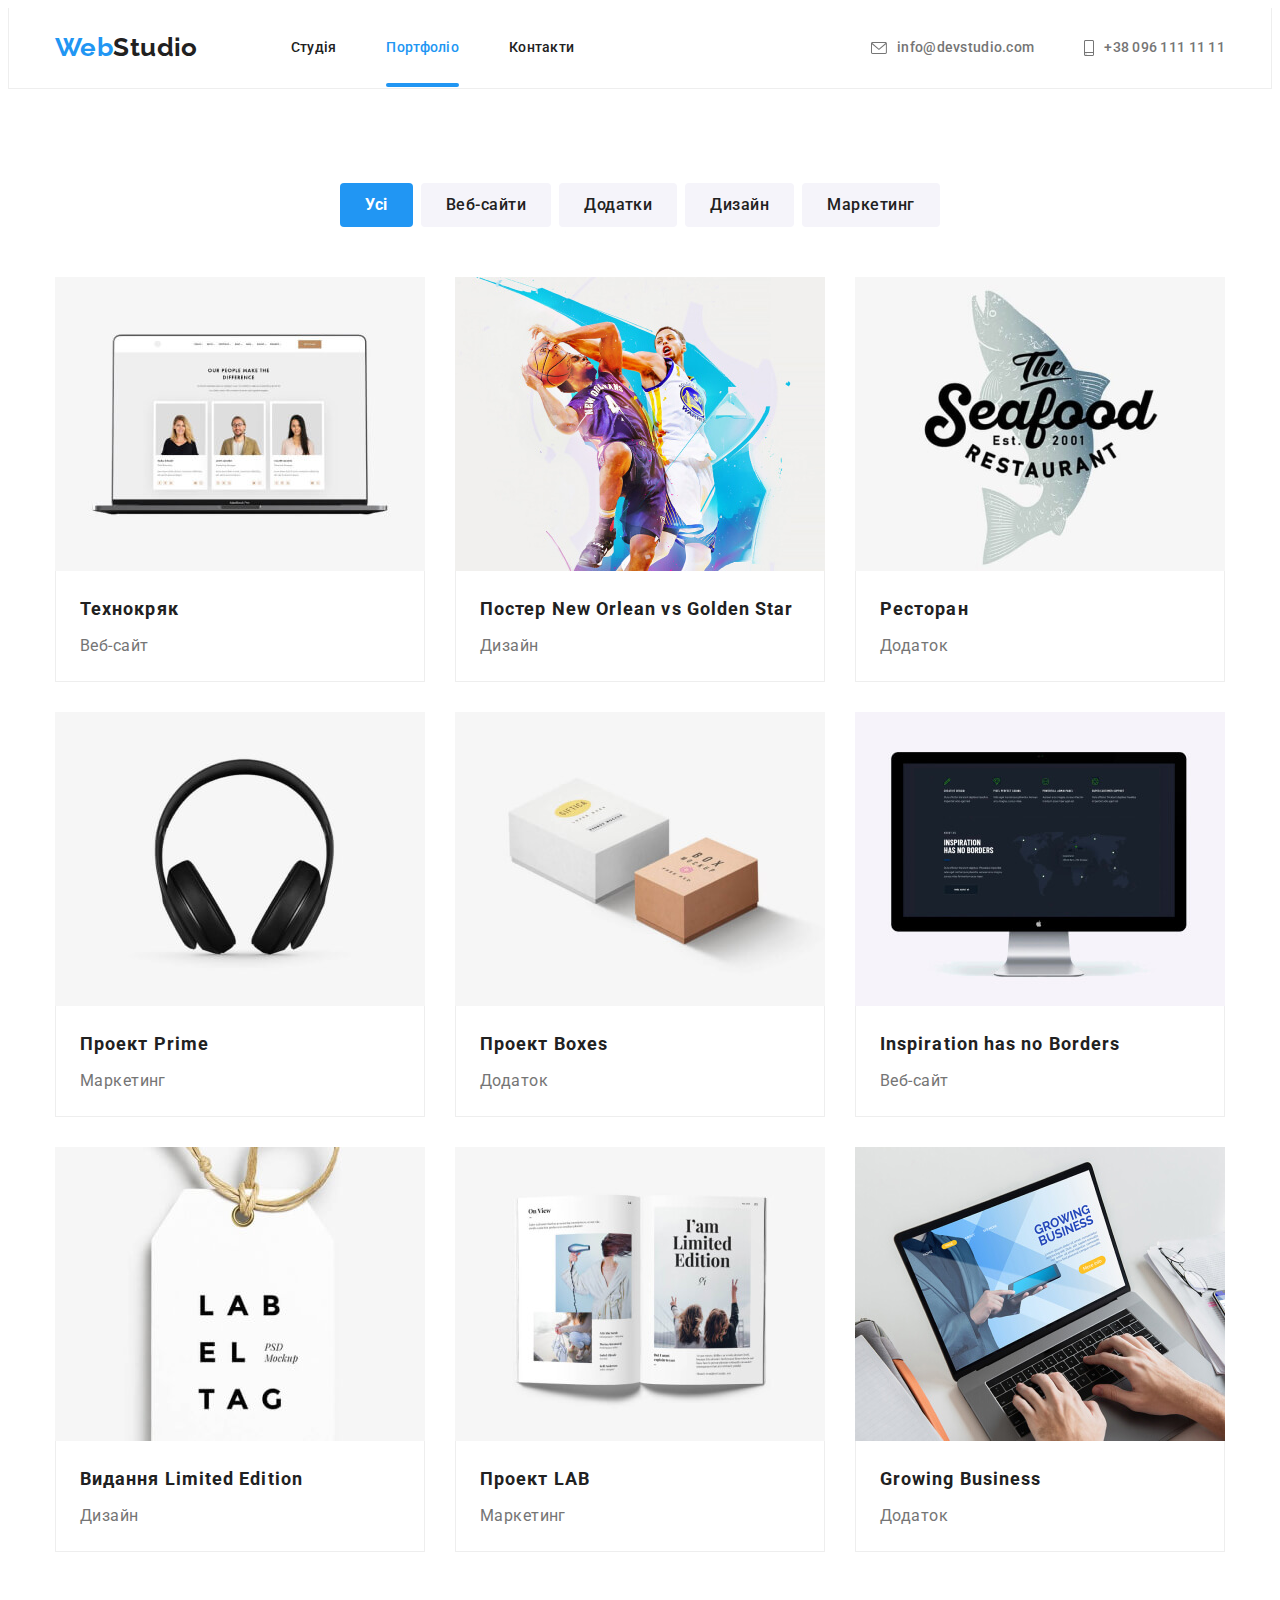
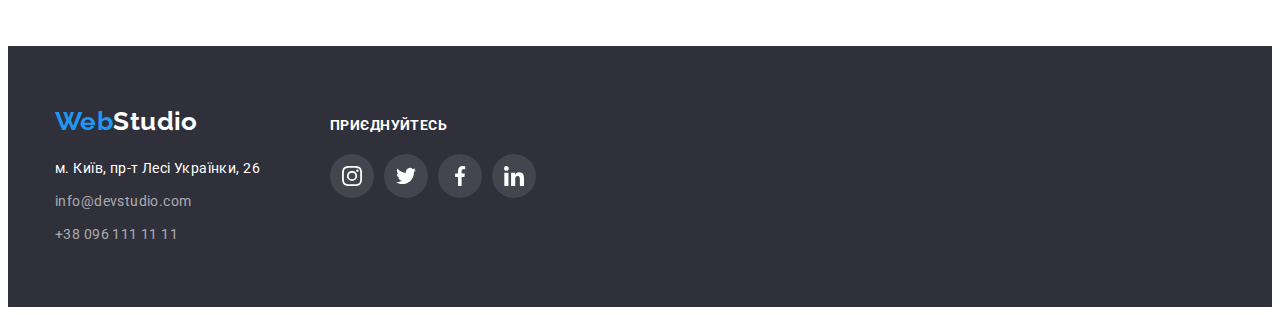
==== portfolio.html @ e3853c9b "add new file" ====
<!DOCTYPE html>
<html lang="uk">
  <head>
    <meta charset="UTF-8" />
    <meta http-equiv="X-UA-Compatible" content="IE=edge" />
    <meta name="viewport" content="width=device-width, initial-scale=1.0" />
    <title>Портфоліо</title>

    <!-- front famaly -->
    <link
      href="https://fonts.googleapis.com/css2?family=Raleway:wght@700&family=Roboto:wght@400;500;700;900&display=swap"
      rel="stylesheet"
    />

    <!-- normalize -->
    <link
      rel="stylesheet"
      href="https://cdnjs.cloudflare.com/ajax/libs/modern-normalize/1.1.0/modern-normalize.min.css"
      integrity="sha512-wpPYUAdjBVSE4KJnH1VR1HeZfpl1ub8YT/NKx4PuQ5NmX2tKuGu6U/JRp5y+Y8XG2tV+wKQpNHVUX03MfMFn9Q=="
      crossorigin="anonymous"
      referrerpolicy="no-referrer"
    />

    <!-- style -->
    <link rel="stylesheet" href="./css/style.css" />
  </head>

  <body>
    <!--Header-->
    <header class="header">
      <div class="container contact-container header-portfolio-container">
        <nav class="menu-nav">
          <a class="header-logo-text link" href="./index.html" lang="en"><span>Web</span>Studio</a>
          <ul class="header-list list">
            <li class="header-item">
              <a class="header-link link" href="./index.html">Студія</a>
            </li>
            <li class="header-item">
              <a class="header-link current link" href="./portfolio.html">Портфоліо</a>
            </li>
            <li class="header-item">
              <a class="header-link link" href="">Контакти</a>
            </li>
          </ul>
        </nav>
        <!-- Contact -->
        <ul class="contacts-list list">
          <li class="сontact-item">
            <a class="сontact-link link" href="mailto:info@devstudio.com">
              <svg class="contacts-icon" width="16" height="12">
                <use href="./images/icons.svg#icon-envelope"></use>
              </svg>
              info@devstudio.com</a
            >
          </li>
          <li class="сontact-item">
            <a class="сontact-link link" href="tel:+380961111111">
              <svg class="contacts-icon" width="10" height="16">
                <use href="./images/icons.svg#icon-smartphone"></use>
              </svg>
              +38 096 111 11 11</a
            >
          </li>
        </ul>
      </div>
    </header>

    <!-- Portfolio Main-->
    <main>
      <!-- Projects -->
      <section class="portfolio section">
        <div class="container">
          <h1 class="visually-hidden">Наші Продукти</h1>
          <ul class="filter-btns-list list">
            <li class="filter-btns-item">
              <button class="filter-btn button active" type="button">Усі</button>
            </li>
            <li class="filter-btns-item">
              <button class="filter-btn button" type="button">Веб-сайти</button>
            </li>
            <li class="filter-btns-item">
              <button class="filter-btn button" type="button">Додатки</button>
            </li>
            <li class="filter-btns-item">
              <button class="filter-btn button" type="button">Дизайн</button>
            </li>
            <li class="filter-btns-item">
              <button class="filter-btn button" type="button">Маркетинг</button>
            </li>
          </ul>

          <!-- Our Portfolio Work-->
          <h2 class="visually-hidden">Cписок портфоліо</h2>
          <ul class="project-list">
            <li class="project-item list">
              <a class="project-link link" href="">
                <div class="project-thumb">
                  <img
                    src="./images/technocrak1.jpg"
                    alt="Розробка веб-сайту Технокряк"
                    width="370"
                    height="294"
                  />
                  <p class="project-meta">
                    Ресурс пропонує комплексні пропозиції з різним рівнем функціоналу та сервісів.
                    Все це дозволить відвідувачу отримати вичерпні відомості про компанію чи
                    приватну особу.
                  </p>
                </div>

                <div class="work-projects">
                  <h3 class="project-name">Технокряк</h3>
                  <p class="projects-text">Веб-сайт</p>
                </div>
              </a>
            </li>

            <li class="project-item list">
              <a class="project-link link" href="">
                <div class="project-thumb">
                  <img
                    src="./images/poster2.jpg"
                    alt="Дизайн проекту постеру для сайту"
                    width="370"
                    height="294"
                  />

                  <p class="project-meta">
                    Ресурс пропонує комплексні пропозиції з різним рівнем функціоналу та сервісів.
                    Все це дозволить відвідувачу отримати вичерпні відомості про компанію чи
                    приватну особу.
                  </p>
                </div>
                <div class="work-projects">
                  <h3 class="project-name">Постер New Orlean vs Golden Star</h3>
                  <p class="projects-text">Дизайн</p>
                </div>
              </a>
            </li>

            <li class="project-item list">
              <a class="project-link link" href="">
                <div class="project-thumb">
                  <img
                    src="./images/seafood3.jpg"
                    alt=" Додаток для ресторану"
                    width="370"
                    height="294"
                  />

                  <p class="project-meta">
                    Ресурс пропонує комплексні пропозиції з різним рівнем функціоналу та сервісів.
                    Все це дозволить відвідувачу отримати вичерпні відомості про компанію чи
                    приватну особу.
                  </p>
                </div>
                <div class="work-projects">
                  <h3 class="project-name">Ресторан</h3>
                  <p class="projects-text">Додаток</p>
                </div>
              </a>
            </li>

            <li class="project-item list">
              <a class="project-link link" href="">
                <div class="project-thumb">
                  <img
                    src="./images/prime4.jpg"
                    alt="Маркетинг прокт Прайм"
                    width="370"
                    height="294"
                  />

                  <p class="project-meta">
                    Ресурс пропонує комплексні пропозиції з різним рівнем функціоналу та сервісів.
                    Все це дозволить відвідувачу отримати вичерпні відомості про компанію чи
                    приватну особу.
                  </p>
                </div>
                <div class="work-projects">
                  <h3 class="project-name">Проект Prime</h3>
                  <p class="projects-text">Маркетинг</p>
                </div>
              </a>
            </li>

            <li class="project-item list">
              <a class="project-link link" href="">
                <div class="project-thumb">
                  <img
                    src="./images/boxex5.jpg"
                    alt="Додаток проект Боксес"
                    width="370"
                    height="294"
                  />

                  <p class="project-meta">
                    Ресурс пропонує комплексні пропозиції з різним рівнем функціоналу та сервісів.
                    Все це дозволить відвідувачу отримати вичерпні відомості про компанію чи
                    приватну особу.
                  </p>
                </div>
                <div class="work-projects">
                  <h3 class="project-name">Проект Boxes</h3>
                  <p class="projects-text">Додаток</p>
                </div>
              </a>
            </li>

            <li class="project-item list">
              <a class="project-link link" href="">
                <div class="project-thumb">
                  <img
                    src="./images/inspiration6.jpg"
                    alt="Розробка веб-сайту Натхнення не має кордонів"
                    width="370"
                    height="294"
                  />

                  <p class="project-meta">
                    Ресурс пропонує комплексні пропозиції з різним рівнем функціоналу та сервісів.
                    Все це дозволить відвідувачу отримати вичерпні відомості про компанію чи
                    приватну особу.
                  </p>
                </div>
                <div class="work-projects">
                  <h3 class="project-name">Inspiration has no Borders</h3>
                  <p class="projects-text">Веб-сайт</p>
                </div>
              </a>
            </li>

            <li class="project-item list">
              <a class="project-link link" href="">
                <div class="project-thumb">
                  <img
                    src="./images/limitededition7.jpg"
                    alt="Дизайн видання Лімітед"
                    width="370"
                    height="240"
                  />

                  <p class="project-meta">
                    Ресурс пропонує комплексні пропозиції з різним рівнем функціоналу та сервісів.
                    Все це дозволить відвідувачу отримати вичерпні відомості про компанію чи
                    приватну особу.
                  </p>
                </div>
                <div class="work-projects">
                  <h3 class="project-name">Видання Limited Edition</h3>
                  <p class="projects-text">Дизайн</p>
                </div>
              </a>
            </li>

            <li class="project-item list">
              <a class="project-link link" href="">
                <div class="project-thumb">
                  <img
                    src="./images/lab8.jpg"
                    alt="Маркетинг проект Лаб"
                    width="370"
                    height="240"
                  />

                  <p class="project-meta">
                    Ресурс пропонує комплексні пропозиції з різним рівнем функціоналу та сервісів.
                    Все це дозволить відвідувачу отримати вичерпні відомості про компанію чи
                    приватну особу.
                  </p>
                </div>
                <div class="work-projects">
                  <h3 class="project-name">Проект LAB</h3>
                  <p class="projects-text">Маркетинг</p>
                </div>
              </a>
            </li>

            <li class="project-item list">
              <a class="project-link link" href="">
                <div class="project-thumb">
                  <img
                    src="./images/growingbusiness9.jpg"
                    alt="Додаток Зростаючий Бізнес"
                    width="370"
                    height="240"
                  />

                  <p class="project-meta">
                    Ресурс пропонує комплексні пропозиції з різним рівнем функціоналу та сервісів.
                    Все це дозволить відвідувачу отримати вичерпні відомості про компанію чи
                    приватну особу.
                  </p>
                </div>
                <div class="work-projects">
                  <h3 class="project-name">Growing Business</h3>
                  <p class="projects-text">Додаток</p>
                </div>
              </a>
            </li>
          </ul>
        </div>
      </section>
    </main>

    <!--Footer-->
    <footer class="footer">
      <!-- Логотип сайту -->
      <div class="container flex-block">
        <div>
          <a class="logo-footer link" href="./index.html"
            >Web<span class="logo-footer-part">Studio</span></a
          >
          <address class="footer-address">
            <!-- Контактна інформація -->
            <ul class="footer-contact-list list">
              <li class="contact-item">
                <p class="address">м. Київ, пр-т Лесі Українки, 26</p>
              </li>
              <li class="contact-item">
                <a class="footer-mail link" href="mailto:info@devstudio.com">info@devstudio.com</a>
              </li>
              <li class="contact-item">
                <a class="footer-tel link" href="tel:+380961111111">+38 096 111 11 11</a>
              </li>
            </ul>
          </address>
        </div>

        <!-- Footer Sign up -->

        <div class="footer-social">
          <p class="footer-social-title">ПРИЄДНУЙТЕСЬ</p>
          <ul class="footer-social-list list">
            <li class="footer-social-item">
              <a class="footer-social-link" href="">
                <svg class="footer-social-icon" width="20" height="20">
                  <use href="./images/icons.svg#icon-instagram"></use>
                </svg>
              </a>
            </li>

            <li class="footer-social-item">
              <a class="footer-social-link" href="">
                <svg class="footer-social-icon" width="20" height="20">
                  <use href="./images/icons.svg#icon-twitter"></use>
                </svg>
              </a>
            </li>

            <li class="footer-social-item">
              <a class="footer-social-link" href="">
                <svg class="footer-social-icon" width="20" height="20">
                  <use href="./images/icons.svg#icon-facebook"></use>
                </svg>
              </a>
            </li>

            <li class="footer-social-item">
              <a class="footer-social-link" href="">
                <svg class="footer-social-icon" width="20" height="20">
                  <use href="./images/icons.svg#icon-linkedin"></use>
                </svg>
              </a>
            </li>
          </ul>
        </div>
      </div>
    </footer>
  </body>
</html>
---- css/style.css ----
:root {
  --primary-text-color: #757575;
  --title-text-color: #212121;
  --accent-color: #2196f3;
  --white-color: #ffffff;
  --background-color: #ffffff;
  --background-color-hero-footer: #2f303a;
  --background-color-second: #f5f5f5;
  --team-background-color: #f5f4fa;
  --main-sprite-color: #afb1b8;
  --portfolio-border: #eeeeee;
}
body {
  font-family: Roboto, sans-serif;
  color: var(--title-text-color);
  background-color: var(--background-color);
  letter-spacing: 0.03em;
  font-size: 14px;
}
/* reset */
html {
  box-sizing: border-box;
}
*,
*::after,
*::before {
  box-sizing: inherit;
}
/* Cтилі для обнулення верхніх відступів у елементів */
h1,
h2,
h3,
h4,
h5,
h6,
p {
  margin: 0;
}

/* Клас для онулення базових властивостей (ul) */
ul,
ol {
  list-style: none;
  padding-left: 0;
  margin: 0;
}

/* Класс для онулення базовых властивостей у силці(а) */
a {
  text-decoration: none;
  color: inherit;
}

/* Властивості для коректного відображення картинок */
img {
  display: block;
  max-width: 100%;
  height: auto;
}

/* Властивості для онуленя у крсива у адрес */

address {
  font-style: normal;
}
/* Container */
.container {
  width: 1200px;
  margin: 0 auto;
  padding: 0 15px;
}
/* Кнопка   */
span {
  color: var(--accent-color);
}

.visually-hidden {
  position: absolute;
  white-space: nowrap;
  width: 1px;
  height: 1px;
  overflow: hidden;
  border: 0;
  padding: 0;
  clip: rect(0 0 0 0);
  clip-path: inset(50%);
  margin: -1px;
}

/* Властивості для класу Section */

.section {
  padding-top: 94px;
  padding-bottom: 94px;
}

/* Dластивості для класу Footer */
.footer {
  padding-top: 60px;
  padding-bottom: 60px;
  background-color: var(--background-color-hero-footer);
}

/* ------------HEADER--------------- */

.header-list {
  display: flex;
}
.header-list:first-child {
  padding-right: 0;
}

.header-list list {
  margin-right: 50px;
}

/* --------------logo----------------- */
.header {
  background: var(--background-color);
  border-left: 1px solid #eeeeee;
  border-right: 1px solid #eeeeee;
  border-bottom: 1px solid #eeeeee;
}

.header-logo-text {
  display: block;
  padding-top: 24px;
  padding-bottom: 25px;
  margin-right: 93px;
  color: var(--title-text-color);
  font-family: Raleway, sans-serif;
  font-weight: 700;
  font-size: 26px;
  line-height: 1.19;
  text-decoration: none;
}
.header-logo:hover {
  color: var(--accent-color);
}
/*----------------Site nav--------------  */

.menu-nav {
  color: var(--title-text-color);
}

.menu-nav,
.header-list {
  display: flex;
  align-items: center;
}
.header-list {
  display: flex;
  gap: 50px;
}

.header-link {
  position: relative;
  font-weight: 500;
  line-height: 1.14;
  letter-spacing: 0.02em;
  color: var(--title-text-color);
  transition: color 250ms cubic-bezier(0.4, 0, 0.2, 1);
}

.header-list,
.header-link:hover,
.header-list,
.header-link:focus {
  color: var(--accent-color);
}

.header-link.current::after {
  display: block;
  content: '';
  position: absolute;
  left: 0;
  bottom: 0;
  width: 100%;
  height: 4px;
  border-radius: 2px;
  background-color: var(--accent-color);
  transform: translateY(32px);
  color: var(--accent-color);
  line-height: 1.14;
  font-weight: 500;
  letter-spacing: 0.02em;
}

.current {
  color: var(--accent-color);
}

.header-list,
.header-link.current:hover,
.header-list,
.header-link.current:focus {
  color: var(--accent-color);
}

/* --------Contact------------ */
.contact-container {
  display: flex;
}

.contacts-list {
  display: flex;
  align-items: center;
  justify-content: center;
  margin-left: auto;
  gap: 50px;
}

.сontact-link {
  display: flex;
  align-items: center;
  justify-content: center;
  margin: auto;
  color: var(--primary-text-color);
  font-weight: 500;
  line-height: 1.14;
  letter-spacing: 0.02em;
  transition: color 250ms cubic-bezier(0.4, 0, 0.2, 1);
}
.contacts-list,
.сontact-link:hover,
.contacts-list,
.сontact-link:focus {
  color: var(--accent-color);
}

.contacts-icon {
  margin-right: 10px;
  fill: currentColor;
}

/* -----------------HERO------------- */
.hero {
  background-color: var(--background-color-hero-footer);
  text-align: center;
  padding-top: 200px;
  padding-bottom: 200px;
  background-image: linear-gradient(rgba(47, 48, 58, 0.4), rgba(47, 48, 58, 0.4)),
    url(../images/bg-img.jpg);
  background-repeat: no-repeat;
  background-position: center;
  background-size: cover;
  max-width: 1600px;
  margin-left: auto;
  margin-right: auto;
}

.is-hidden {
  visibility: hidden;
  opacity: 0;
  pointer-events: none;
}
.backdrop.is-hidden .modal {
  transform: translate(-50%, -50%) scaleY(0);
}
.backdrop {
  position: fixed;
  top: 0;
  left: 0;
  width: 100%;
  height: 100%;
  background-color: rgba(0, 0, 0, 0.2);
  transition: opacity 300ms linear, visibility 300ms linear;
}

.modal {
  position: absolute;
  top: 50%;
  left: 50%;
  min-height: 500px;
  min-width: 521px;
  padding: 15px;
  background-color: var(--background-color);
  box-shadow: 0px 1px 3px rgba(0, 0, 0, 0.12), 0px 1px 1px rgba(0, 0, 0, 0.14),
    0px 2px 1px rgba(0, 0, 0, 0.2);
  border-radius: 4px;

  transform: translate(-50%, -50%) scaleY(1);
  transition: transform 300ms linear;
}
.btn-close-modal {
  position: absolute;
  top: 8px;
  right: 8px;
  width: 30px;
  height: 30px;
  border-radius: 50%;
  border: 1px solid rgba(0, 0, 0, 0.1);
  background-color: var(--background-color);
  display: flex;
  align-items: center;
  justify-content: center;
  padding: 0;
  cursor: pointer;
}

.hero-title {
  font-weight: 900;
  font-size: 44px;
  line-height: 1.36;
  letter-spacing: 0.06em;
  text-transform: uppercase;
  color: var(--white-color);
  max-width: 696px;
  margin-bottom: 30px;
  margin: 0 auto;
}

.hero-btn {
  background: var(--accent-color);
  color: var(--white-color);
  width: 216px;
  height: 50px;
  box-shadow: 0px 4px 4px rgba(0, 0, 0, 0.15);
  border: 0;
  border-radius: 4px;
  cursor: pointer;
  transition: color 250ms cubic-bezier(0.4, 0, 0.2, 1);
}

.hero-btn.button {
  font-family: inherit;
  font-weight: 700;
  display: inline-block;
  margin: 30px auto 0 auto;
  font-size: 16px;
  line-height: 1.88;
  letter-spacing: 0.06em;
}

.hero-btn.button:hover {
  color: var(--title-text-color);
  background-color: var(--accent-color);
}

.hero-btn.button:focus {
  color: var(--title-text-color);
}

/* -----------------Our Advantage------------- */

.about-list {
  display: flex;
  flex-wrap: wrap;
}

.about-item {
  width: 270px;
  margin-right: 30px;
}
.about-item:last-child {
  margin-right: 0;
}

.about-visual {
  display: flex;
  width: 270px;
  height: 120px;
  border-radius: 4px;
  align-items: center;
  justify-content: center;
  margin-bottom: 30px;
  background-color: var(--team-background-color);
}
.about-icon {
  display: flex;
  align-items: center;
  justify-content: center;
  background-color: var(--team-background-color);
}

.about-title {
  margin-top: 0;
  font-weight: 700;
  font-size: 14px;
  line-height: 1.14;
  text-transform: uppercase;
}
.about-text {
  margin-top: 10px;
  margin-bottom: 0;
  font-weight: 400;
  font-size: 14px;
  line-height: 1.71;
  color: var(--primary-text-color);
}

/* ----------------Our Work----------------- */

.work {
  padding-top: 0;
}

.section-title {
  font-size: 36px;
  line-height: 1.17;
  text-align: center;
  margin-bottom: 50px;
}

.work-list {
  display: flex;
}

.work-item {
  margin-right: 30px;
}
.work-item:nth-child(3n) {
  margin-right: 0;
}
.work-container {
  position: relative;
}

.label {
  display: flex;
  position: absolute;
  bottom: 0;
  left: 0;
  width: 370px;
  height: 70px;
  background: rgba(47, 48, 58, 0.8);
  align-items: center;
  justify-content: center;
}
.label-text {
  color: var(--white-color);
  font-weight: 700;
  font-size: 14px;
  line-height: 1.17;
  text-transform: uppercase;
}

/* ---------------------Our Team---------------------- */
.team {
  background-color: var(--background-color-second);
}

.section-title {
  margin-bottom: 50px;
  font-size: 36px;
  line-height: 1.17;
  text-align: center;
}
.team-list {
  display: flex;
}

.team-item {
  margin-right: 30px;
  background-color: var(--background-color);
  box-shadow: 0px 1px 3px rgba(0, 0, 0, 0.12), 0px 1px 1px rgba(0, 0, 0, 0.14),
    0px 2px 1px rgba(0, 0, 0, 0.2);
  border-radius: 0px 0px 4px 4px;
}
.team-item:nth-child(4n) {
  margin-right: 0;
}

.team-social-link {
  width: 44px;
  height: 44px;
  border-radius: 50%;
  background-color: var(--background-color);
  display: flex;
  align-items: center;
  justify-content: center;
  color: var(--main-sprite-color);
  transition: color 250ms cubic-bezier(0.4, 0, 0.2, 1),
    background-color 250ms cubic-bezier(0.4, 0, 0.2, 1);
}
.team-social-list {
  display: flex;
  align-items: center;
  justify-content: center;
  gap: 10px;
  margin-top: 16px;
}

.team-social-link:hover,
.team-social-link:focus {
  background-color: var(--accent-color);
  color: var(--background-color);
}

.team-social-icon {
  fill: currentColor;
}

.members {
  padding-top: 30px;
  padding-bottom: 30px;
}

.team-title {
  margin-bottom: 10px;
  font-weight: 500;
  font-size: 16px;
  line-height: 1.19;
  text-align: center;
}

.team-text {
  color: var(--primary-text-color);
  font-size: 16px;
  line-height: 1.19;
  text-align: center;
}

/* -----------Our regular clients------------------- */
.clients-section {
  background-color: var(--background-color);
}

.clients-list {
  display: flex;
  align-items: center;
  justify-content: center;
  gap: 30px;
}

.clients-item {
  background-color: var(--background-color);
}

.clients-link {
  border: 1px solid var(--main-sprite-color);
  border-radius: 4px;
  width: 170px;
  height: 92px;
  background-color: var(--header-main-color);
  display: flex;
  align-items: center;
  justify-content: center;
  color: var(--main-sprite-color);
  transition: color 250ms cubic-bezier(0.4, 0, 0.2, 1), border 250ms cubic-bezier(0.4, 0, 0.2, 1);
}

.clients-link:hover,
.clients-link:focus {
  color: var(--accent-color);
  border: 1px solid var(--accent-color);
}
.clients-icon {
  fill: currentColor;
}
/* -------------Footer--------------- */
.footer-logo {
  display: flex;
  align-items: baseline;
}
.logo-footer {
  font-family: 'Raleway', sans-serif;
  font-weight: 700;
  font-size: 26px;
  line-height: 1.19;
  color: var(--accent-color);
}
.logo-footer-part {
  color: var(--white-color);
}
.address {
  font-style: normal;
  font-size: 14px;
  line-height: 1.71;
  letter-spacing: 0.03em;
  color: var(--white-color);
}
.contact-item:not(:last-child) {
  margin-bottom: 9px;
}

.footer-address {
  margin-top: 20px;
}
.footer-mail,
.footer-tel {
  font-style: normal;
  font-size: 14px;
  line-height: 1.71;
  letter-spacing: 0.03em;
  color: rgba(255, 255, 255, 0.6);
  transition: color 250ms cubic-bezier(0.4, 0, 0.2, 1);
}
.footer-mail:hover,
.footer-tel:hover,
.footer-mail:focus,
.footer-tel:focus {
  color: var(--accent-color);
}
/* ------------- Footer Sign up--------------- */
.footer-social {
  margin-left: 70px;
}
.footer-social-title {
  display: block;
  margin-bottom: 20px;
  font-size: 14px;
  line-height: 1.14;
  font-weight: 700;
  letter-spacing: 0.03em;
  color: var(--white-color);
}
.flex-block {
  display: flex;
  align-items: baseline;
}
.footer-social-list {
  display: flex;
  align-items: center;
  justify-content: center;
  gap: 10px;
  margin-top: 20px;
  height: 100%;
}

.footer-social-link {
  width: 44px;
  height: 44px;
  border-radius: 50%;
  background-color: rgba(255, 255, 255, 0.1);
  display: flex;
  align-items: center;
  justify-content: center;
  color: var(--white-color);
  transition: background-color 250ms cubic-bezier(0.4, 0, 0.2, 1),
    color 250ms cubic-bezier(0.4, 0, 0.2, 1);
}

.footer-social-link:hover,
.footer-social-link:focus {
  background-color: var(--accent-color);
  color: var(--white-color);
}

.footer-social-icon {
  fill: currentColor;
}

/* -------------------Our Portfolio Work--------------------- */

/*----------Portfolio Main1--------------- */
.filter-btns-list.list {
  background-color: var(--background-color);
}

.filter-btn.button.active {
  font-weight: 700;
  font-size: 16px;
  line-height: 1.62;
  text-align: center;
  cursor: pointer;
  background-color: var(--accent-color);
  color: var(--white-color);
  letter-spacing: 0.03em;
}

.filter-btn.button {
  font-family: inherit;
  font-weight: 500;
  font-size: 16px;
  line-height: 1.62;
  text-align: center;
  cursor: pointer;
  letter-spacing: 0.03em;
}
.filter-btns-list,
.filter-btn.button:hover,
.filter-btns-list,
.filter-btn.button:focus {
  color: var(--white-color);
  background-color: var(--accent-color);
}

/* Portfolio Main2 */

.filter-btns-list {
  display: flex;
  justify-content: center;
  margin: 0 0 50px 0;
  gap: 8px;
}

.filter-btn {
  padding: 6px 22px;
  background-color: #f5f4fa;
  border-radius: 4px;
  border: solid transparent;
  font-family: inherit;
  font-weight: 500;
  font-size: 16px;
  line-height: 1.62;
  text-align: center;
  letter-spacing: 0.03em;
  color: #212121;
  cursor: pointer;
  transition: color 250ms cubic-bezier(0.4, 0, 0.2, 1),
    background-color 250ms cubic-bezier(0.4, 0, 0.2, 1),
    box-shadow 250ms cubic-bezier(0.4, 0, 0.2, 1);
}

.filter-btn:hover {
  color: var(--white-color);
  background-color: var(--accent-color);
  box-shadow: 0px 3px 1px rgba(0, 0, 0, 0.1), 0px 1px 2px rgba(0, 0, 0, 0.08),
    0px 2px 2px rgba(0, 0, 0, 0.12);
}
.filter-btn:focus {
  color: var(--white-color);
}

/* -------------------Our Portfolio Work--------------------- */

/* ------------Project List---------------- */
.project-list {
  display: flex;
  flex-wrap: wrap;
}

.project-item {
  margin-right: 30px;
  margin-bottom: 30px;
  background-color: var(--white-color);
}

.project-item:nth-child(3n) {
  margin-right: 0;
}

.project-item:nth-last-child(-n + 3) {
  margin-bottom: 0;
}

.project-link {
  display: block;
  transition: box-shadow 250ms cubic-bezier(0.4, 0, 0.2, 1);
}
.project-thumb {
  position: relative;
  overflow: hidden;
}

.project-meta {
  position: absolute;
  top: 0;
  left: 0;
  font-size: 18px;
  line-height: 1.6;
  letter-spacing: 0.03em;
  color: var(--white-color);
  background-color: rgba(33, 150, 243, 0.9);
  height: 100%;
  padding: 63px 24px;
  transform: translateY(100%);
  transition: transform 300ms linear;
  /* overflow: auto; коли тексту багато додає скрол*/
}
.project-item:hover .project-meta {
  transform: translateY(0);
}

.project-link:hover,
.project-link:focus {
  box-shadow: 0px 1px 1px rgba(0, 0, 0, 0.12), 0px 4px 4px rgba(0, 0, 0, 0.06),
    1px 4px 6px rgba(0, 0, 0, 0.16);
}

/* -----Work-projects------- */
.work-projects {
  padding-top: 20px;
  padding-bottom: 20px;
  padding-left: 24px;
  padding-right: 24px;
  border-left: 1px solid #eeeeee;
  border-right: 1px solid #eeeeee;
  border-bottom: 1px solid #eeeeee;
}

.project-name {
  margin-bottom: 4px;
  font-size: 18px;
  line-height: 2;
  letter-spacing: 0.06em;
  color: var(--title-text-color);
}
.projects-text {
  font-size: 16px;
  line-height: 1.88;
  color: var(--primary-text-color);
}
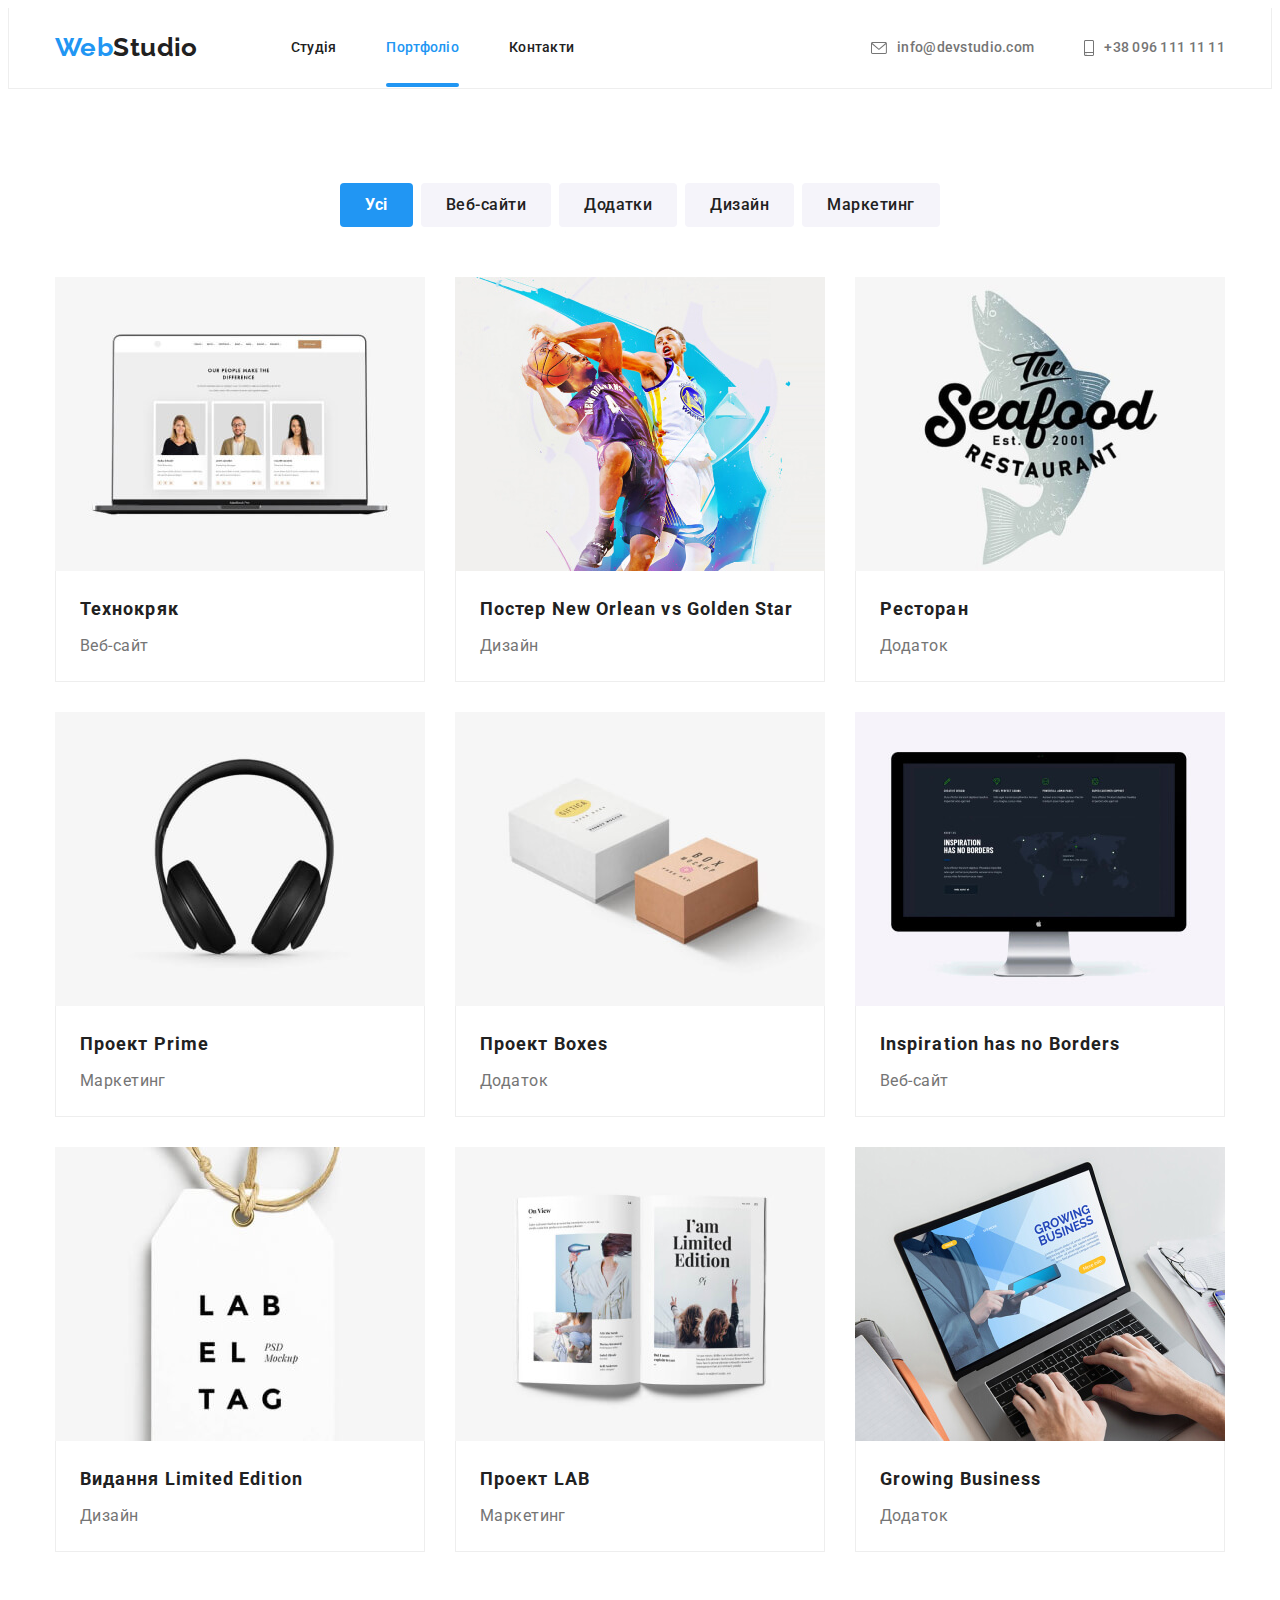
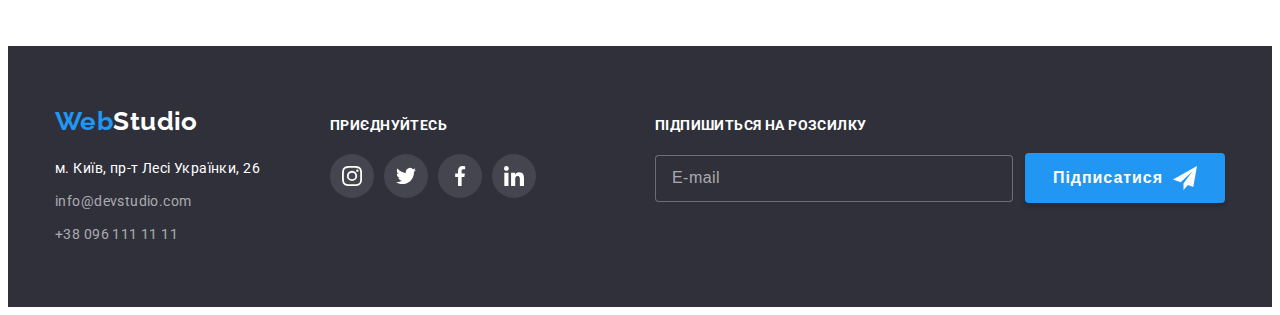
==== commit ae02f057: "add new files" ====
--- a/portfolio.html
+++ b/portfolio.html
@@ -365,6 +365,22 @@
             </li>
           </ul>
         </div>
+        <!-- Subscribe -->
+        <div class="subs-mail-form">
+          <p class="subs-tittle">Підпишиться на розсилку</p>
+          <div class="subs-form-field">
+            <form class="subs-form">
+              <label for="subs-mailing">
+                <input type="email" name="mail" id="mail" autocomplete="on" placeholder="E-mail" />
+              </label>
+              <button class="subs-mail-btn" type="submit">
+                Підписатися<svg class="send-icon" width="24" height="24">
+                  <use href="./images/icons.svg#icon-send"></use>
+                </svg>
+              </button>
+            </form>
+          </div>
+        </div>
       </div>
     </footer>
   </body>
--- a/css/style.css
+++ b/css/style.css
@@ -484,7 +484,7 @@
 .team-social-link:hover,
 .team-social-link:focus {
   background-color: var(--accent-color);
-  color: var(--background-color);
+  color: var(--title-text-color);
 }
 
 .team-social-icon {
@@ -634,10 +634,84 @@
 .footer-social-link:hover,
 .footer-social-link:focus {
   background-color: var(--accent-color);
-  color: var(--white-color);
+  color: var(--title-text-color);
 }
 
 .footer-social-icon {
+  fill: currentColor;
+}
+
+/* ----------Subscribe---------------- */
+.subs-mail-form {
+  display: block;
+  margin-left: auto;
+}
+
+.subs-tittle {
+  font-size: 14px;
+  font-weight: 700;
+  text-transform: uppercase;
+  color: var(--white-color);
+  margin-bottom: 20px;
+}
+.subs-form {
+  display: flex;
+  align-items: center;
+}
+
+.subs-form-field input::placeholder {
+  font-weight: 400;
+  font-size: 16px;
+  line-height: 1.25;
+  letter-spacing: 0.03em;
+  color: rgba(255, 255, 255, 0.6);
+}
+
+.subs-form-field input {
+  margin-right: 12px;
+  width: 358px;
+  padding-left: 16px;
+  padding-top: 15px;
+  padding-bottom: 15px;
+  border: 1px solid rgba(255, 255, 255, 0.3);
+  border-radius: 4px;
+  background-color: var(--background-color-hero-footer);
+  color: var(--white-color);
+}
+
+.subs-mail-btn {
+  position: relative;
+  border: none;
+  padding: 10px 62px 10px 28px;
+  border-radius: 4px;
+  min-width: 200px;
+  font-weight: 700;
+  font-size: 16px;
+  line-height: 1.88;
+  align-items: center;
+  text-align: center;
+  letter-spacing: 0.06em;
+  background-color: var(--accent-color);
+  color: var(--white-color);
+  cursor: pointer;
+  box-shadow: 0px 4px 4px rgba(0, 0, 0, 0.15);
+
+  transition: color 300ms cubic-bezier(0.4, 0, 0.2, 1);
+}
+
+.subs-mail-btn:hover {
+  color: var(--title-text-color);
+  background-color: var(--accent-color);
+}
+
+.subs-mail-btn:focus {
+  color: var(--title-text-color);
+}
+
+.send-icon {
+  position: absolute;
+  top: 13px;
+  right: 28px;
   fill: currentColor;
 }
 
@@ -713,8 +787,6 @@
   color: var(--white-color);
 }
 
-/* -------------------Our Portfolio Work--------------------- */
-
 /* ------------Project List---------------- */
 .project-list {
   display: flex;
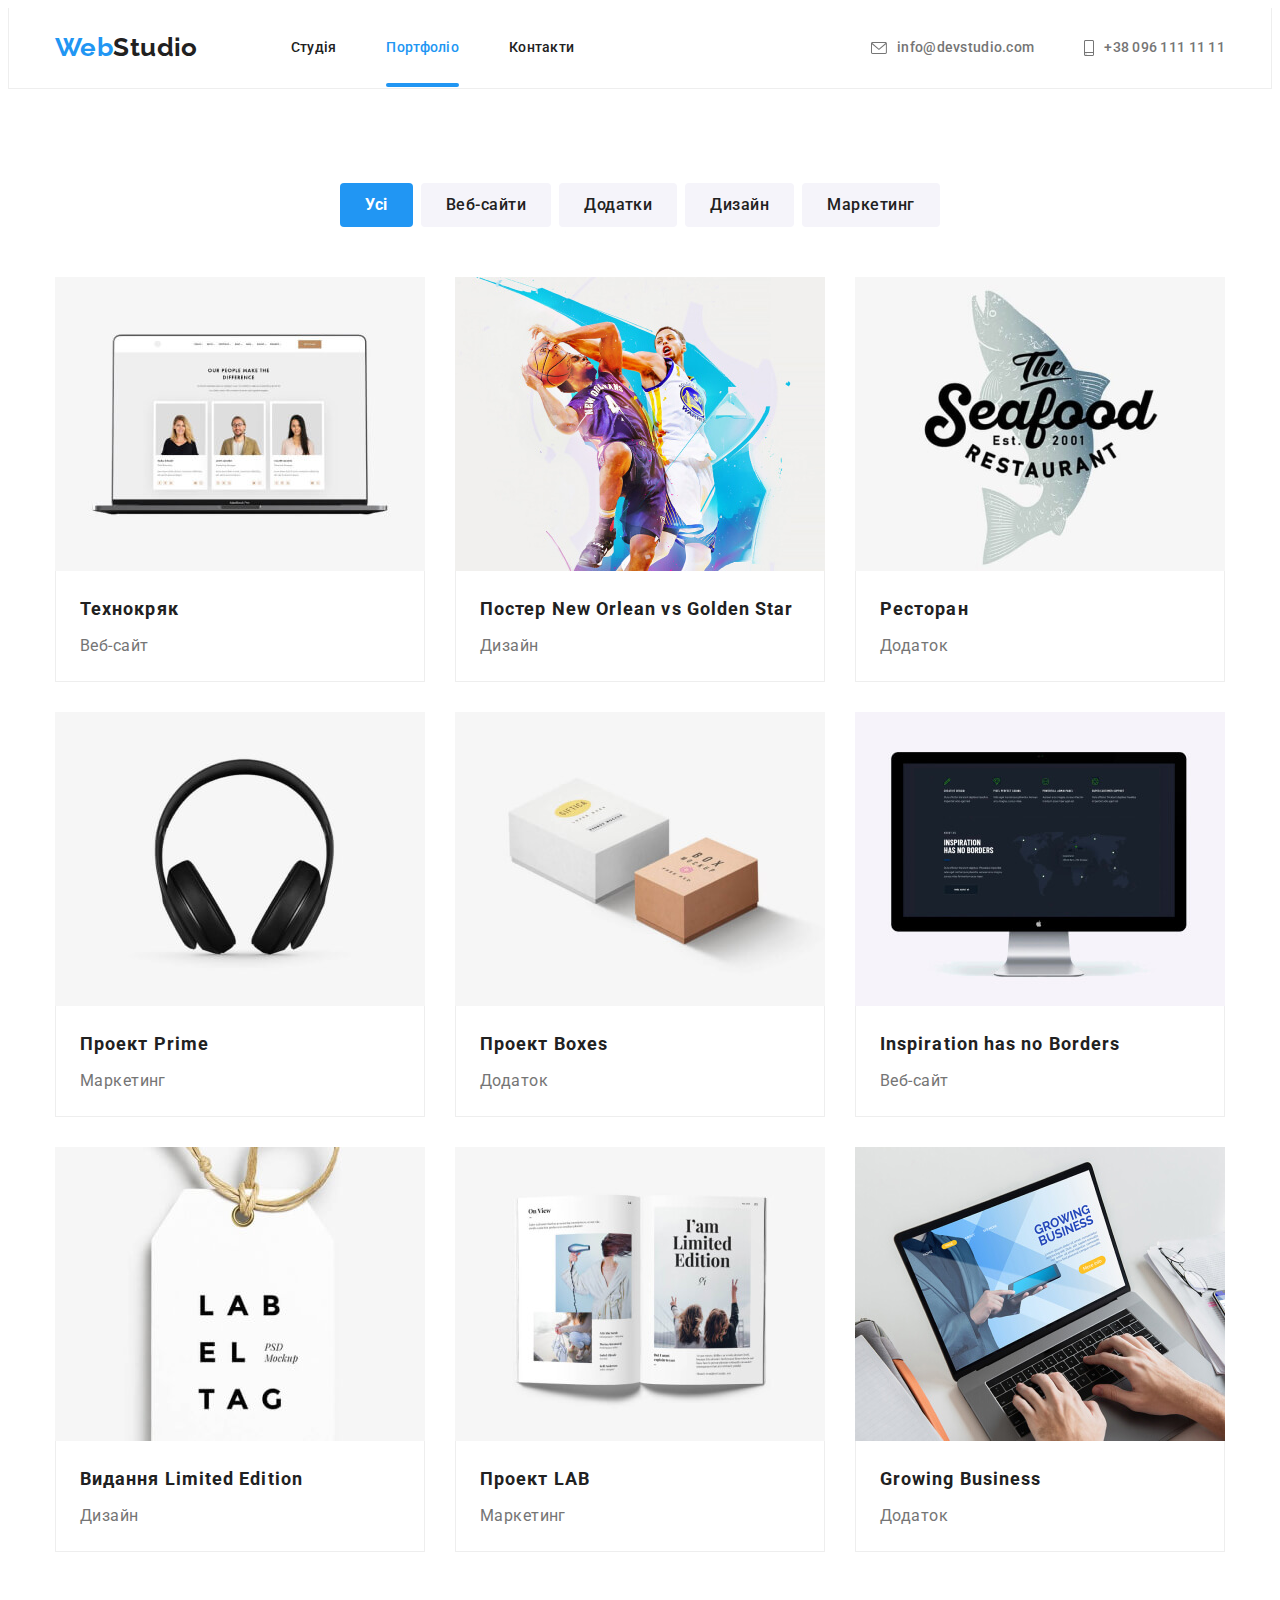
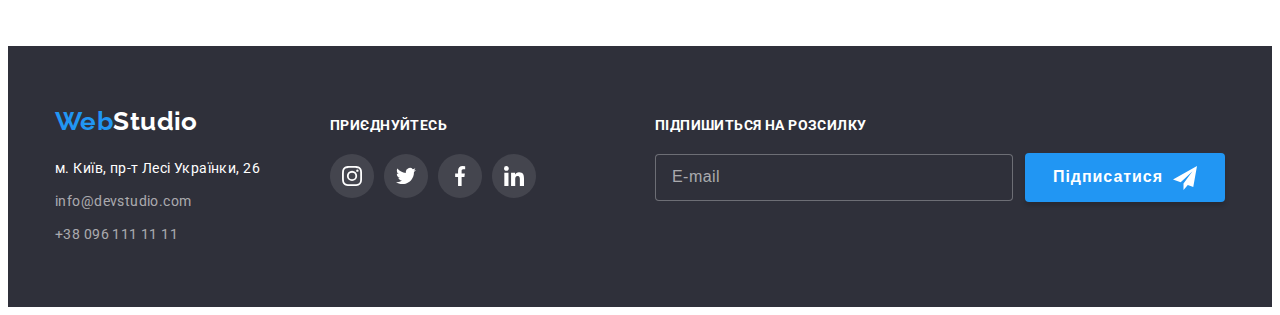
==== commit b1d65c15: "add new file" ====
--- a/portfolio.html
+++ b/portfolio.html
@@ -370,9 +370,8 @@
           <p class="subs-tittle">Підпишиться на розсилку</p>
           <div class="subs-form-field">
             <form class="subs-form">
-              <label for="subs-mailing">
-                <input type="email" name="mail" id="mail" autocomplete="on" placeholder="E-mail" />
-              </label>
+              <label for="subs-mailing"></label>
+              <input type="email" name="mail" id="mail" autocomplete="on" placeholder="E-mail" />
               <button class="subs-mail-btn" type="submit">
                 Підписатися<svg class="send-icon" width="24" height="24">
                   <use href="./images/icons.svg#icon-send"></use>
--- a/css/style.css
+++ b/css/style.css
@@ -271,9 +271,9 @@
   position: absolute;
   top: 50%;
   left: 50%;
-  min-height: 500px;
-  min-width: 521px;
-  padding: 15px;
+  height: 581px;
+  width: 528px;
+  padding: 40px;
   background-color: var(--background-color);
   box-shadow: 0px 1px 3px rgba(0, 0, 0, 0.12), 0px 1px 1px rgba(0, 0, 0, 0.14),
     0px 2px 1px rgba(0, 0, 0, 0.2);
@@ -340,6 +340,178 @@
 .hero-btn.button:focus {
   color: var(--title-text-color);
 }
+/* ---------------Modal form in Hero section------------- */
+textarea {
+  resize: none;
+}
+
+.form-title {
+  margin-bottom: 12px;
+  font-weight: 700;
+  font-size: 20px;
+  line-height: 1.15;
+  text-align: center;
+  letter-spacing: 0.03em;
+  color: var(--title-text-color);
+  justify-content: center;
+}
+
+.form-field {
+  display: flex;
+  position: relative;
+  flex-direction: column;
+  text-align: start;
+  margin-bottom: 10px;
+}
+
+.form-label {
+  margin-bottom: 4px;
+  font-weight: 400;
+  font-size: 12px;
+  line-height: 1.16;
+  letter-spacing: 0.01em;
+  color: var(--primary-text-color);
+}
+
+.form-input {
+  width: 100%;
+  padding: 11px;
+  padding-left: 42px;
+  font: inherit;
+  outline: transparent;
+  border: 1px solid rgba(33, 33, 33, 0.2);
+  border-radius: 4px;
+  transition-property: background-color, fill;
+  transition-duration: 250ms;
+  transition-timing-function: cubic-bezier(0.4, 0, 0.2, 1);
+}
+
+.form-input:focus,
+.form-area:focus {
+  border: 1px solid #2196f3;
+}
+
+.form-input:focus ~ .icon-form {
+  fill: #2196f3;
+}
+
+.icon-form {
+  position: absolute;
+  top: calc(50% + 7px);
+  left: 15px;
+  transform: translateY(-50%);
+}
+
+.form-comment {
+  position: relative;
+  display: flex;
+  flex-direction: column;
+  text-align: start;
+  margin-bottom: 20px;
+}
+
+.commentar {
+  margin-bottom: 4px;
+  font-size: 12px;
+  line-height: 1.16;
+  letter-spacing: 0.01em;
+  color: var(--title-text-color);
+}
+
+.form-area {
+  display: block;
+  width: 100%;
+  margin-left: auto;
+  margin-right: auto;
+  padding: 12px 16px;
+  height: 120px;
+  outline: transparent;
+  border: 1px solid rgba(33, 33, 33, 0.2);
+  border-radius: 4px;
+  font-size: 12px;
+  line-height: 1.16;
+  letter-spacing: 0.01em;
+  cursor: pointer;
+}
+
+.form-area::placeholder {
+  color: rgba(117, 117, 117, 0.5);
+}
+
+.label-check {
+  display: flex;
+  align-items: center;
+  justify-content: center;
+  font-size: 14px;
+  line-height: 1.71;
+  letter-spacing: 0.03em;
+  color: var(--primary-text-color);
+}
+
+.input-checkbox {
+  position: absolute;
+  width: 1px;
+  height: 1px;
+  margin: -1px;
+  border: 0;
+  padding: 0;
+  clip: rect(0 0 0 0);
+  overflow: hidden;
+}
+
+.icon-checkbox {
+  display: inline-block;
+  margin-right: 7px;
+  width: 16px;
+  height: 15px;
+  border-radius: 2px;
+  border: 2px solid #212121;
+  transition-property: background-color, fill;
+  transition-duration: 250ms;
+  transition-timing-function: cubic-bezier(0.4, 0, 0.2, 1);
+  cursor: pointer;
+}
+
+.policy {
+  margin-left: 5px;
+  color: var(--accent-color);
+  text-decoration: underline;
+}
+
+.input-checkbox:checked + .icon-checkbox {
+  border-color: #2196f3;
+  background-color: #2196f3;
+  background-image: url(../images/icon-check.svg);
+  background-size: contain;
+  background-origin: border-box;
+}
+
+.form-btn {
+  display: block;
+  align-items: center;
+  justify-content: center;
+  min-width: 200px;
+  height: 50px;
+  font-weight: 700;
+  font-size: 16px;
+  line-height: 1.88;
+  letter-spacing: 0.06em;
+  color: #ffffff;
+  background-color: var(--accent-color);
+  border: none;
+  border-radius: 4px;
+  margin: 0 auto;
+  margin-top: 30px;
+  transition-property: background-color, fill;
+  transition-duration: 250ms;
+  transition-timing-function: cubic-bezier(0.4, 0, 0.2, 1);
+  cursor: pointer;
+}
+
+.form-btn:hover {
+  color: var(--title-text-color);
+  box-shadow: 0px 4px 4px rgba(0, 0, 0, 0.15);
+}
 
 /* -----------------Our Advantage------------- */
 
@@ -634,7 +806,7 @@
 .footer-social-link:hover,
 .footer-social-link:focus {
   background-color: var(--accent-color);
-  color: var(--title-text-color);
+  color: var(--white-color);
 }
 
 .footer-social-icon {
@@ -670,9 +842,7 @@
 .subs-form-field input {
   margin-right: 12px;
   width: 358px;
-  padding-left: 16px;
-  padding-top: 15px;
-  padding-bottom: 15px;
+  padding: 15px 16px;
   border: 1px solid rgba(255, 255, 255, 0.3);
   border-radius: 4px;
   background-color: var(--background-color-hero-footer);
@@ -687,7 +857,7 @@
   min-width: 200px;
   font-weight: 700;
   font-size: 16px;
-  line-height: 1.88;
+  line-height: 1.8;
   align-items: center;
   text-align: center;
   letter-spacing: 0.06em;
